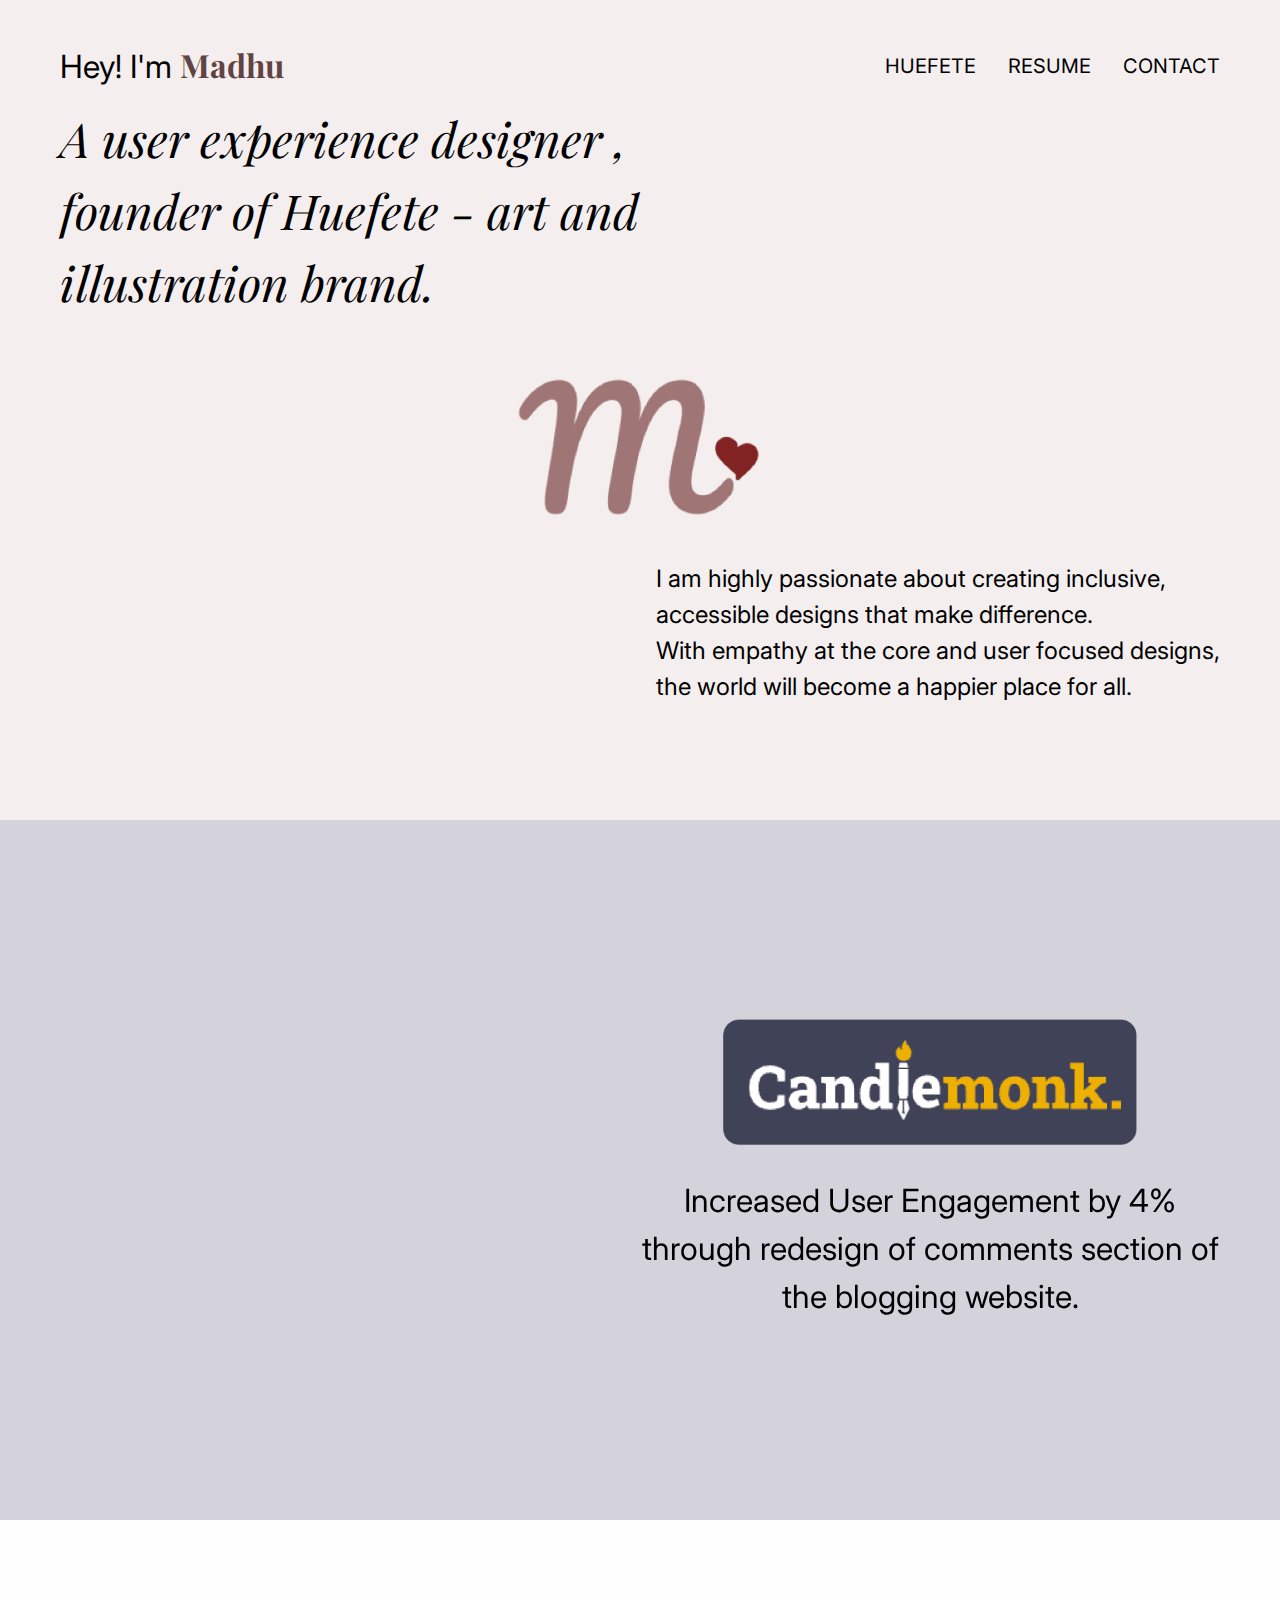
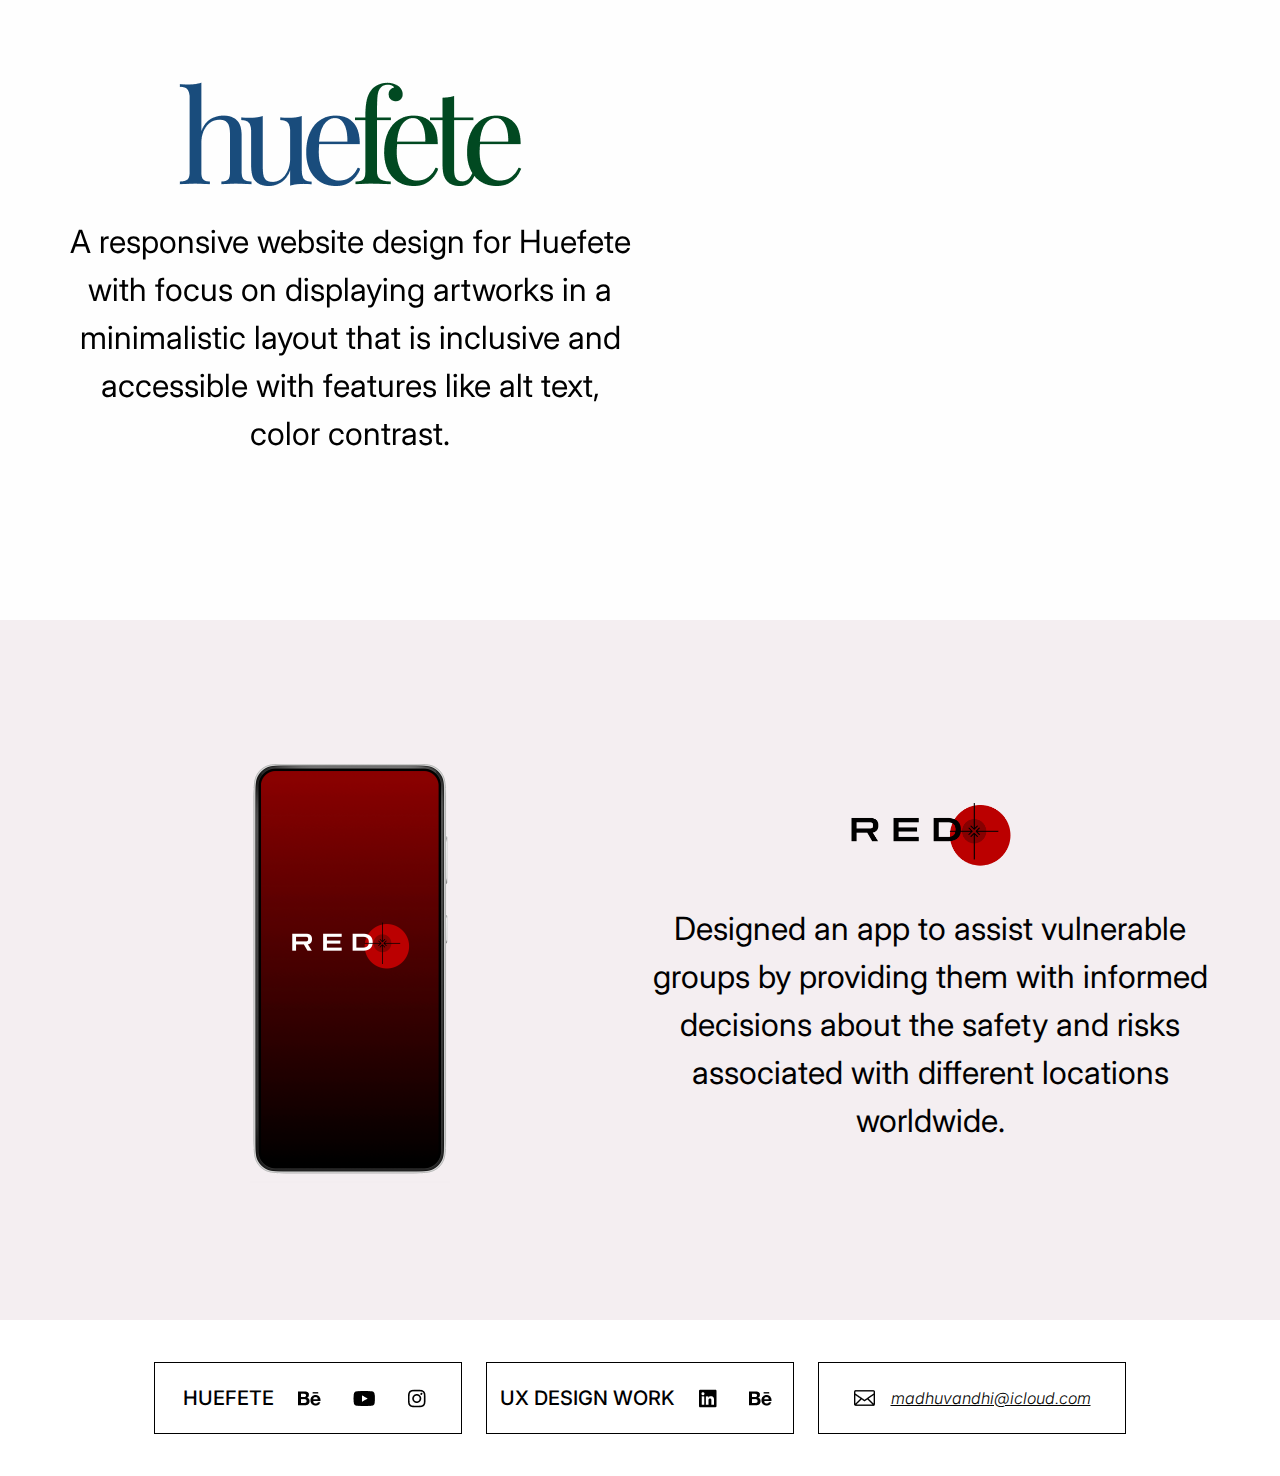
==== index.html @ a077d11d "landing page for desktop created" ====
<!DOCTYPE html>
<html lang="en">
  <head>
    <meta charset="UTF-8" />
    <meta name="viewport" content="width=device-width, initial-scale=1.0" />
    <title>Madhu - The Designer</title>
    <link rel="stylesheet" href="assets/style.css" />
    <script src="./script.js"></script>
    <link rel="preconnect" href="https://fonts.googleapis.com" />
    <link rel="preconnect" href="https://fonts.gstatic.com" crossorigin />
    <link
      href="https://fonts.googleapis.com/css2?family=Inter:wght@100..900&display=swap"
      rel="stylesheet"
    />
    <link rel="preconnect" href="https://fonts.googleapis.com" />
    <link rel="preconnect" href="https://fonts.gstatic.com" crossorigin />
    <link
      href="https://fonts.googleapis.com/css2?family=Inter:wght@100..900&family=Playfair+Display:ital,wght@0,400..900;1,400..900&display=swap"
      rel="stylesheet"
    />
  </head>
  <body>
    <wrapper>
      <section class="hero">
        <div class="header">
          <div class="intro-name">
            Hey! I'm
            <span class="name-color">Madhu</span>
          </div>
          <nav class="header-menu">
            <ul>
              <li><a href="#">HUEFETE</a></li>
              <li><a href="#">RESUME</a></li>
              <li><a href="#">CONTACT</a></li>
            </ul>
          </nav>
        </div>
        <div class="hero-content">
          <div class="hero-text-title">
            A user experience designer ,<br />
            founder of Huefete - art and <br />
            illustration brand.
          </div>
          <div class="hero-logo">
            <img
              src="./assets/images/madhu-logo.png"
              alt="Madhuvantdhi Logo which has alphabet M and heart"
            />
          </div>
          <div class="hero-text-description">
            I am highly passionate about creating inclusive,<br />
            accessible designs that make difference.<br />
            With empathy at the core and user focused designs,<br />
            the world will become a happier place for all.
          </div>
        </div>
      </section>
      <section class="home-case-study candlemonk">
        <div class="case-study-con">
          <div class="case-study-inner">
            <video autoplay loop muted playsinline>
              <source src="./assets/images/candlemonk.mp4" type="video/mp4" />
              <source src="./assets/images/candlemonk.webm" type="video/webm" />
              Your browser does not support the video tag.
            </video>
          </div>
        </div>
        <div class="case-study-con">
          <div class="case-study-inner">
            <img src="./assets/images/candlemonk.png" />
            <p>
              Increased User Engagement by 4%<br />
              through redesign of comments section of<br />
              the blogging website.
            </p>
          </div>
        </div>
      </section>
      <section class="home-case-study huefete">
        <div class="case-study-con">
          <div class="case-study-inner">
            <img src="./assets/images/huefete.png" />
            <p>
              A responsive website design for Huefete<br />
              with focus on displaying artworks in a <br />
              minimalistic layout that is inclusive and <br />accessible with
              features like alt text,<br />
              color contrast.
            </p>
          </div>
        </div>
        <div class="case-study-con">
          <div class="case-study-inner">
            <video autoplay loop muted playsinline>
              <source src="./assets/images/huefete.mp4" type="video/mp4" />
              <source src="./assets/images/huefete.webm" type="video/webm" />
              Your browser does not support the video tag.
            </video>
          </div>
        </div>
      </section>
      <section class="home-case-study redapp">
        <div class="case-study-con">
          <div class="case-study-inner">
            <img src="./assets/images/redapp.png" alt="" />
          </div>
        </div>
        <div class="case-study-con">
          <div class="case-study-inner">
            <img src="./assets/images/red.png" />
            <p>
              Designed an app to assist vulnerable<br />
              groups by providing them with informed<br />
              decisions about the safety and risks <br />
              associated with different locations<br />
              worldwide.
            </p>
          </div>
        </div>
      </section>
      <section class="footer">
        <div class="footer-box">
          <p class="footer-content">HUEFETE</p>
          <a class="footer-content" href="#">
            <img src="./assets/images/behance.png" alt="" />
          </a>
          <a class="footer-content" href="#">
            <img src="./assets/images/youtube.png" alt="" />
          </a>
          <a class="footer-content" href="#">
            <img src="./assets/images/instagram.png" alt="" />
          </a>
        </div>
        <div class="footer-box">
          <p class="footer-content">UX DESIGN WORK</p>
          <a class="footer-content" href="#">
            <img src="./assets/images/linkedin.png" alt="" />
          </a>
          <a class="footer-content" href="#">
            <img src="./assets/images/behance.png" alt="" />
          </a>
        </div>
        <div class="footer-box">
          <a class="footer-content" href="#">
            <img src="./assets/images/vector.png" alt="" />
          </a>
          <a class="footer-content mail" href="#"> madhuvandhi@icloud.com </a>
        </div>
      </section>
    </wrapper>
  </body>
</html>
---- assets/style.css ----
* {
  box-sizing: border-box;
  margin: 0;
  padding: 0;
  font-family: "Inter", sans-serif;
  font-size: 16px;
  line-height: 1.5;
  color: #000;
}

/* Hero Banner */

.hero {
  height: 820px;
  padding: 30px 60px;
  background-color: #f4eeee;
}

/* Header */

.header {
  height: 72px;
  display: flex;
  justify-content: space-between;
  align-items: center;
}

.intro-name {
  font-size: 2rem;
  font-family: "Inter";
}

.name-color {
  font-size: 2rem;
  color: #624343;
  font-family: "Playfair Display";
  font-weight: 700;
}

/* Navigation in Header */

.header-menu ul {
  display: flex;
  list-style: none;
  gap: 2rem;
}

.header-menu a {
  text-decoration: none;
  font-family: "Inter";
  font-size: 1.25rem;
  text-transform: uppercase;
}

/* Hero Content */

.hero-content {
  height: calc(100% - 72px);
  display: flex;
  flex-direction: column;
}
.hero-text-title {
  height: 33.33%;
  color: #000;
  font-family: "Playfair Display";
  font-size: 48px;
  font-style: italic;
  font-weight: 400;
  word-break: break-word;
}

.hero-logo {
  height: 33.33%;
  display: flex;
  align-self: center;
}

.hero-logo img {
  width: 320px;
  align-self: center;
}

.hero-text-description {
  height: 33.33%;
  align-self: flex-end;
  color: #000;
  font-family: "Inter";
  font-size: 24px;
  font-weight: 400;
}

/* Home Page Case Study */
.home-case-study {
  height: 700px;
  width: 100%;
  display: flex;
  padding: 30px 60px;
}

.case-study-con {
  width: 50%;
  align-self: center;
}

.home-case-study.candlemonk {
  background: #d4d3dc;
}

video {
  width: 693px;
  max-width: 100%;
  max-height: 100%;
  object-fit: contain; /* Add this line */
}

.candlemonk .case-study-inner img {
  width: 414px;
}

.case-study-inner p {
  color: #000;
  text-align: center;
  font-size: 2rem;
  font-weight: 400;
}

.case-study-inner {
  display: flex;
  flex-direction: column;
  gap: 2rem;
  align-items: center;
}

/* Home Huefete */

.huefete {
  background-color: #fefefe;
}

/* Home Redapp */
.redapp {
  background-color: #f4eef1;
}
.redapp img {
  width: 200px;
  max-width: 100%;
  max-height: 100%;
  object-fit: contain;
}

/* Footer */

.footer {
  height: 156px;
  display: flex;
  justify-content: center;
  align-items: center;
  gap: 1.5rem;
}

.footer-box {
  width: 308px;
  height: 72px;
  border: 1px solid #000;
  display: flex;
  align-items: center;
  justify-content: center;
  gap: 1rem;
}

.footer-content {
  display: flex;
  text-decoration: none;
  align-self: center;
}

.footer-box p {
  color: #000;
  font-size: 1.25rem;
  font-weight: 500;
}

.footer-content.mail {
  text-decoration: underline;
  font-style: italic;
  font-weight: 300;
}
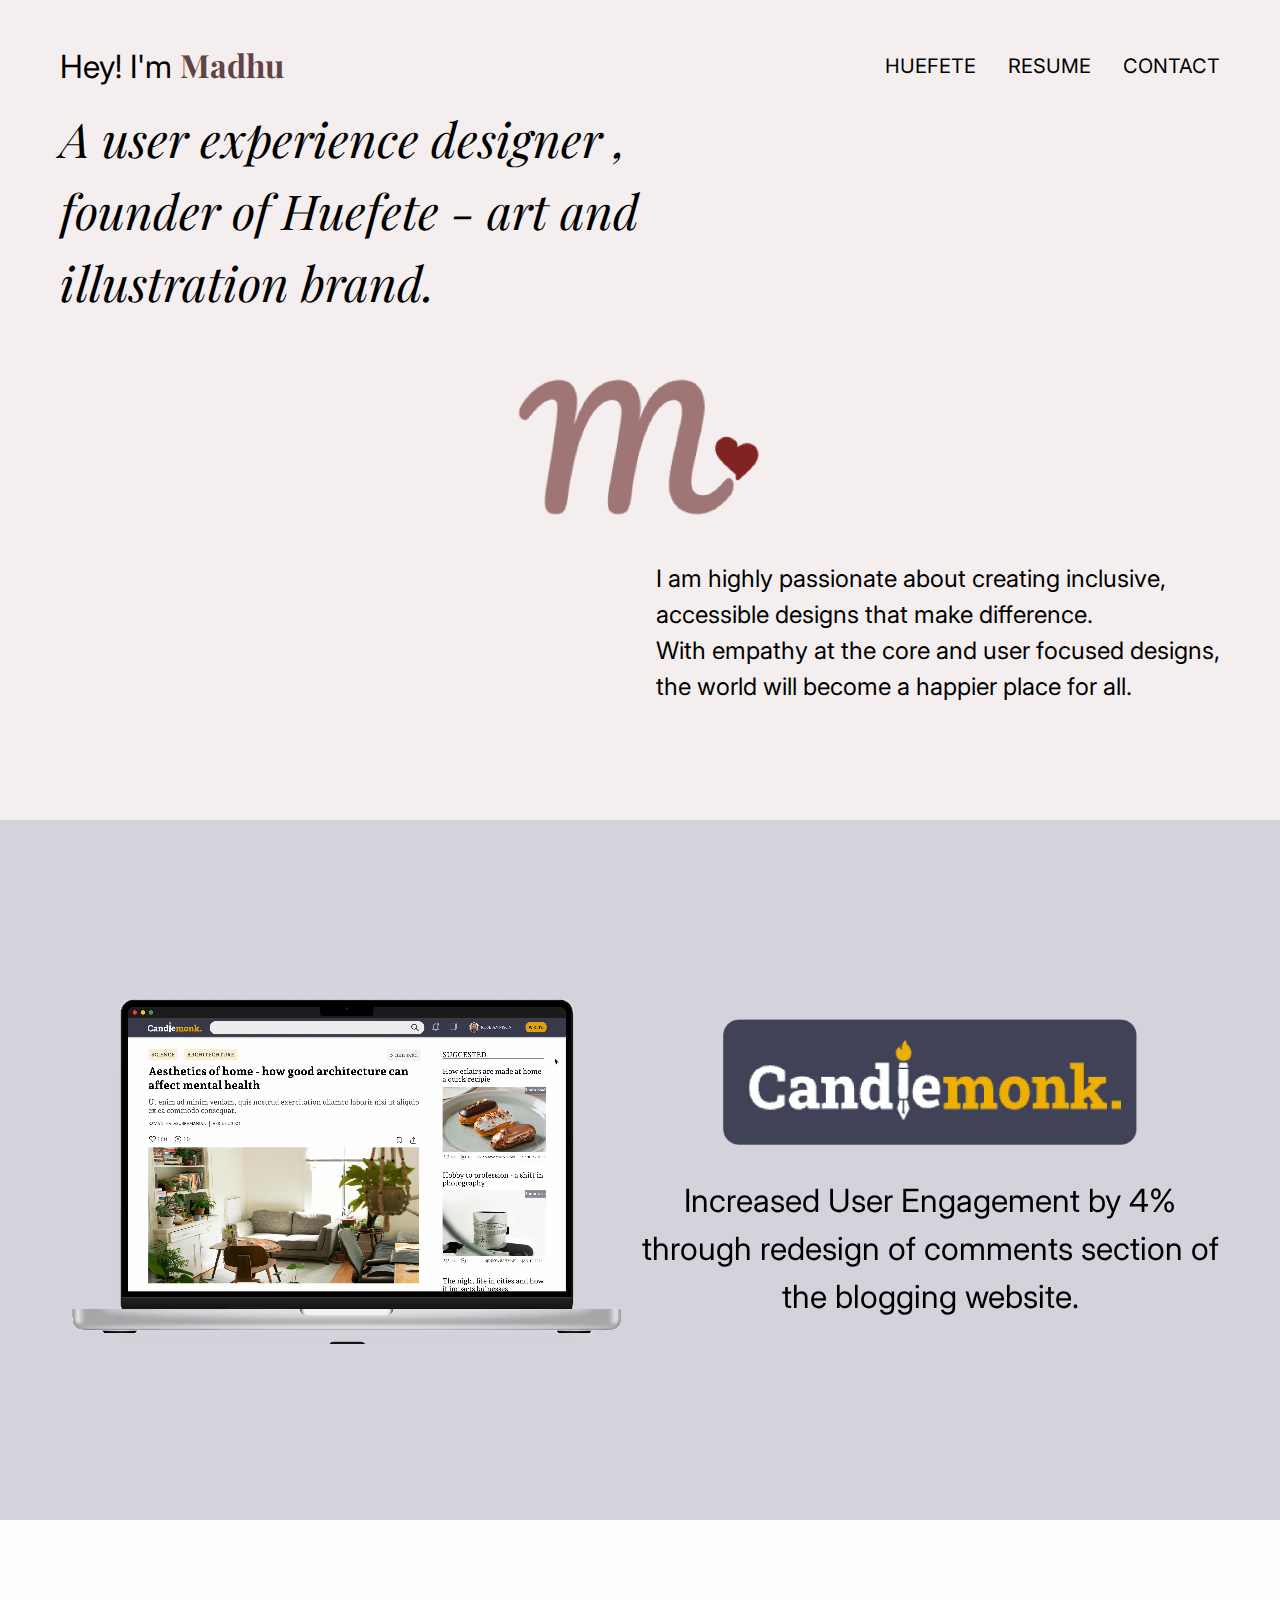
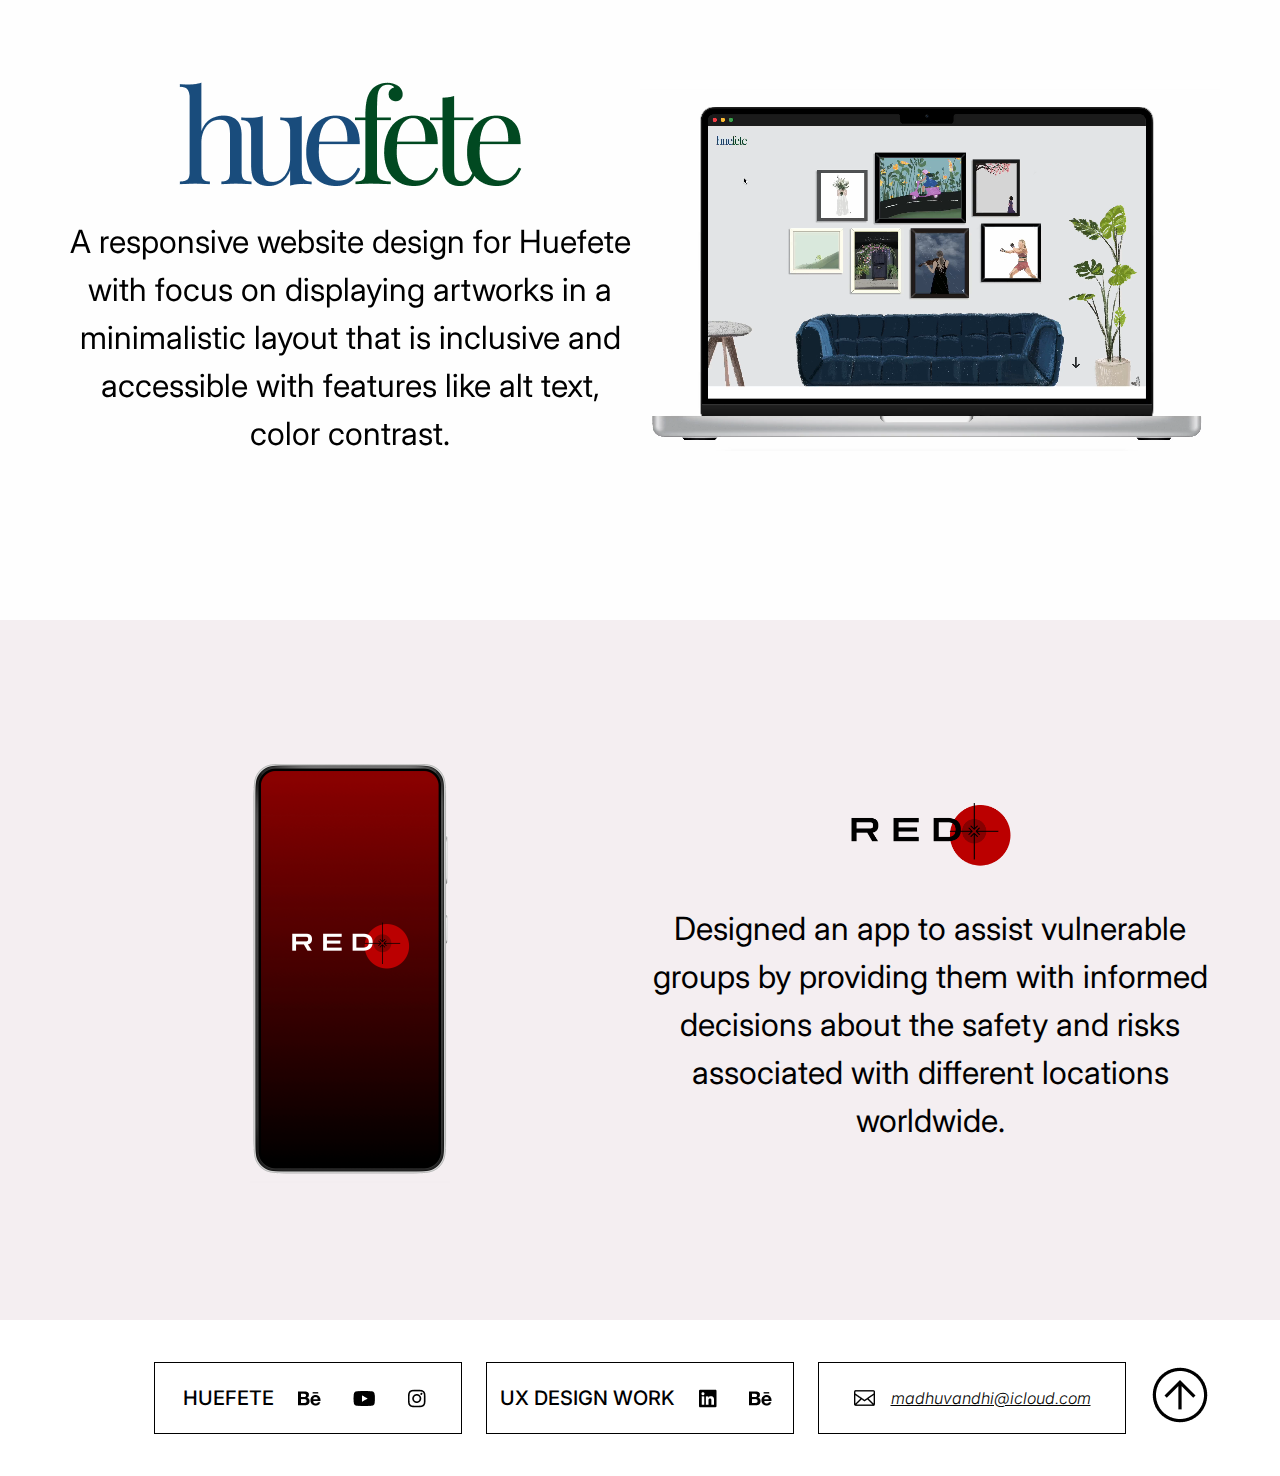
==== commit 94288bf9: "added brand pages and finished desktop index page" ====
--- a/index.html
+++ b/index.html
@@ -5,7 +5,6 @@
     <meta name="viewport" content="width=device-width, initial-scale=1.0" />
     <title>Madhu - The Designer</title>
     <link rel="stylesheet" href="assets/style.css" />
-    <script src="./script.js"></script>
     <link rel="preconnect" href="https://fonts.googleapis.com" />
     <link rel="preconnect" href="https://fonts.gstatic.com" crossorigin />
     <link
@@ -29,7 +28,7 @@
           </div>
           <nav class="header-menu">
             <ul>
-              <li><a href="#">HUEFETE</a></li>
+              <li><a href="./cm.html">HUEFETE</a></li>
               <li><a href="#">RESUME</a></li>
               <li><a href="#">CONTACT</a></li>
             </ul>
@@ -56,87 +55,117 @@
         </div>
       </section>
       <section class="home-case-study candlemonk">
-        <div class="case-study-con">
-          <div class="case-study-inner">
-            <video autoplay loop muted playsinline>
-              <source src="./assets/images/candlemonk.mp4" type="video/mp4" />
-              <source src="./assets/images/candlemonk.webm" type="video/webm" />
-              Your browser does not support the video tag.
-            </video>
+        <a href="./cm.html">
+          <div class="case-study-con">
+            <div class="case-study-inner">
+              <video autoplay loop muted playsinline>
+                <source src="./assets/images/candlemonk.mp4" type="video/mp4" />
+                <source
+                  src="./assets/images/candlemonk.webm"
+                  type="video/webm"
+                />
+                Your browser does not support the video tag.
+              </video>
+            </div>
           </div>
-        </div>
-        <div class="case-study-con">
-          <div class="case-study-inner">
-            <img src="./assets/images/candlemonk.png" />
-            <p>
-              Increased User Engagement by 4%<br />
-              through redesign of comments section of<br />
-              the blogging website.
-            </p>
+          <div class="case-study-con">
+            <div class="case-study-inner">
+              <img src="./assets/images/candlemonk.png" />
+              <p>
+                Increased User Engagement by 4%<br />
+                through redesign of comments section of<br />
+                the blogging website.
+              </p>
+            </div>
           </div>
-        </div>
+        </a>
       </section>
       <section class="home-case-study huefete">
-        <div class="case-study-con">
-          <div class="case-study-inner">
-            <img src="./assets/images/huefete.png" />
-            <p>
-              A responsive website design for Huefete<br />
-              with focus on displaying artworks in a <br />
-              minimalistic layout that is inclusive and <br />accessible with
-              features like alt text,<br />
-              color contrast.
-            </p>
+        <a href="./hf.html">
+          <div class="case-study-con">
+            <div class="case-study-inner">
+              <img src="./assets/images/huefete.png" />
+              <p>
+                A responsive website design for Huefete<br />
+                with focus on displaying artworks in a <br />
+                minimalistic layout that is inclusive and <br />accessible with
+                features like alt text,<br />
+                color contrast.
+              </p>
+            </div>
           </div>
-        </div>
-        <div class="case-study-con">
-          <div class="case-study-inner">
-            <video autoplay loop muted playsinline>
-              <source src="./assets/images/huefete.mp4" type="video/mp4" />
-              <source src="./assets/images/huefete.webm" type="video/webm" />
-              Your browser does not support the video tag.
-            </video>
+          <div class="case-study-con">
+            <div class="case-study-inner">
+              <video autoplay loop muted playsinline>
+                <source src="./assets/images/huefete.mp4" type="video/mp4" />
+                <source src="./assets/images/huefete.webm" type="video/webm" />
+                Your browser does not support the video tag.
+              </video>
+            </div>
           </div>
-        </div>
+        </a>
       </section>
       <section class="home-case-study redapp">
-        <div class="case-study-con">
-          <div class="case-study-inner">
-            <img src="./assets/images/redapp.png" alt="" />
+        <a href="./red.html">
+          <div class="case-study-con">
+            <div class="case-study-inner">
+              <img src="./assets/images/redapp.png" alt="" />
+            </div>
           </div>
-        </div>
-        <div class="case-study-con">
-          <div class="case-study-inner">
-            <img src="./assets/images/red.png" />
-            <p>
-              Designed an app to assist vulnerable<br />
-              groups by providing them with informed<br />
-              decisions about the safety and risks <br />
-              associated with different locations<br />
-              worldwide.
-            </p>
+          <div class="case-study-con">
+            <div class="case-study-inner">
+              <img src="./assets/images/red.png" />
+              <p>
+                Designed an app to assist vulnerable<br />
+                groups by providing them with informed<br />
+                decisions about the safety and risks <br />
+                associated with different locations<br />
+                worldwide.
+              </p>
+            </div>
           </div>
-        </div>
+        </a>
       </section>
       <section class="footer">
         <div class="footer-box">
           <p class="footer-content">HUEFETE</p>
-          <a class="footer-content" href="#">
+          <a
+            class="footer-content"
+            target="_blank"
+            href="https://www.behance.net/huefete"
+          >
             <img src="./assets/images/behance.png" alt="" />
           </a>
-          <a class="footer-content" href="#">
+          <a
+            class="footer-content"
+            target="_blank"
+            href="https://www.youtube.com/@huefete"
+          >
             <img src="./assets/images/youtube.png" alt="" />
           </a>
-          <a class="footer-content" href="#">
+          <a
+            class="footer-content"
+            target="_blank"
+            href="https://www.instagram.com/huefete"
+          >
             <img src="./assets/images/instagram.png" alt="" />
           </a>
         </div>
+
         <div class="footer-box">
           <p class="footer-content">UX DESIGN WORK</p>
-          <a class="footer-content" href="#">
+          <a
+            class="footer-content"
+            target="_blank"
+            href="https://www.linkedin.com/in/madhuvandhijayasankar"
+          >
             <img src="./assets/images/linkedin.png" alt="" />
           </a>
-          <a class="footer-content" href="#">
+          <a
+            class="footer-content"
+            target="_blank"
+            href="https://www.behance.net/madhuvandhi"
+          >
             <img src="./assets/images/behance.png" alt="" />
           </a>
         </div>
@@ -144,9 +173,15 @@
           <a class="footer-content" href="#">
             <img src="./assets/images/vector.png" alt="" />
           </a>
-          <a class="footer-content mail" href="#"> madhuvandhi@icloud.com </a>
+          <a class="footer-content mail" href="mailto:madhuvandhi@icloud.com">
+            madhuvandhi@icloud.com
+          </a>
+        </div>
+        <div class="arrow-con">
+          <img src="./assets/images/arrow.png" alt="" />
         </div>
       </section>
     </wrapper>
+    <script defer src="./script.js"></script>
   </body>
 </html>
--- a/assets/style.css
+++ b/assets/style.css
@@ -97,6 +97,12 @@
   padding: 30px 60px;
 }
 
+.home-case-study a {
+  display: flex;
+  width: 100%;
+  text-decoration: none;
+}
+
 .case-study-con {
   width: 50%;
   align-self: center;
@@ -153,6 +159,7 @@
 .footer {
   height: 156px;
   display: flex;
+  position: relative;
   justify-content: center;
   align-items: center;
   gap: 1.5rem;
@@ -185,3 +192,110 @@
   font-style: italic;
   font-weight: 300;
 }
+
+.arrow-con {
+  position: absolute;
+  right: 60px;
+}
+/* Common Header */
+
+.header-wrap {
+  padding: 15px 60px;
+}
+.logo img {
+  width: 90px;
+}
+
+/* Candlemonk page */
+
+.candlemonk-page .header-wrap,
+.candlemonk-page .brand-con {
+  background-color: #d4d3dc;
+}
+
+.brand-con {
+  display: flex;
+  padding: 30px 60px;
+}
+.brand-con-inner {
+  width: 50%;
+  display: flex;
+  flex-direction: column;
+  gap: 2rem;
+}
+
+.brand-con-inner img {
+  max-width: 313px;
+  width: 100%;
+}
+
+.brand-inner-text-con {
+  display: flex;
+  flex-direction: column;
+  gap: 1rem;
+}
+
+.brand-inner-text-con p,
+span {
+  font-size: 1.5rem;
+}
+
+.brand-inner-text-con p.title,
+.title {
+  font-size: 40px;
+  font-weight: 600;
+  font-family: "Playfair Display";
+}
+
+.brand-con-inner img.gif {
+  width: 407px;
+  max-width: 407px;
+  height: auto;
+  align-self: center;
+  align-items: center;
+}
+
+/* View more */
+.view-more {
+  padding: 30px 60px;
+  display: flex;
+  flex-direction: column;
+  align-items: center;
+  gap: 2rem;
+}
+.view-more .title {
+  font-size: 2rem;
+}
+.view-more-logo-con {
+  display: flex;
+  align-items: center;
+  gap: 15rem;
+  padding: 30px 0px;
+}
+.view-more img {
+  width: 175px;
+  height: auto;
+  max-width: 100%;
+}
+
+/* Huefete page */
+
+.huefete-page .header-wrap,
+.huefete-page .brand-con {
+  background-color: #fefefe;
+}
+
+/* Red Page */
+
+.red-page .header-wrap,
+.red-page .brand-con {
+  background-color: #f4eef1;
+}
+
+.brand-con-inner.red-app {
+  align-items: center;
+}
+
+.brand-con-inner.red-app img {
+  width: 194px;
+}
